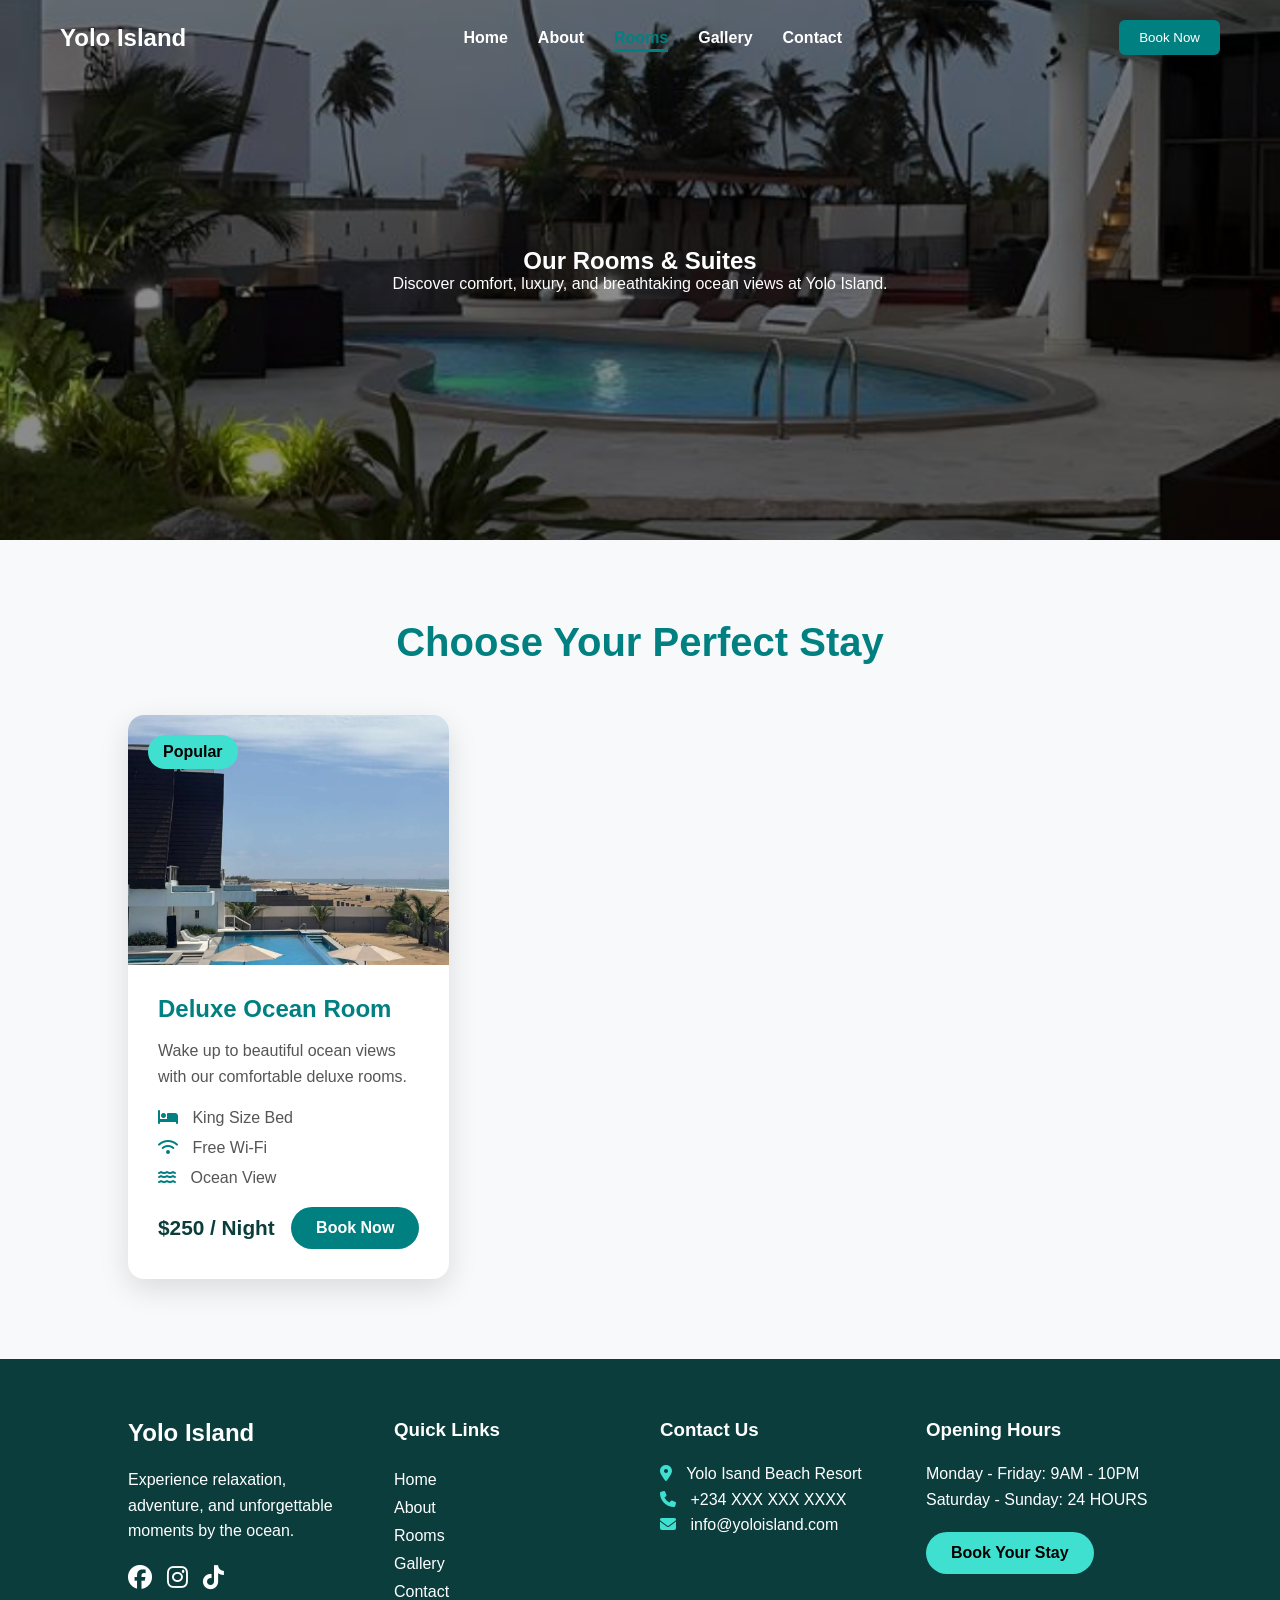
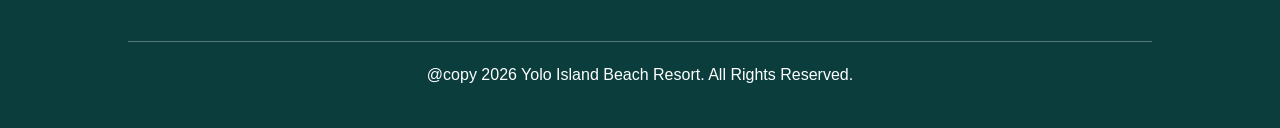
==== rooms.html @ 103fc33a "Added rooms page and improved responsive design" ====
<!DOCTYPE html>
<html lang="en">
<head>
  <meta charset="UTF-8">
  <meta name="viewport" content="width=device-width, initial-scale=1.0">
  <title>YOLO ISLAND - Rooms</title>
  <link rel="stylesheet" href="https://cdnjs.cloudflare.com/ajax/libs/font-awesome/6.5.2/css/all.min.css">
  <link rel="stylesheet" href="styles/variables(colours).css">
  <link rel="stylesheet" href="styles/global.css">
  <link rel="stylesheet" href="styles/header.css">
  <link rel="stylesheet" href="styles/hero.css">
  <link rel="stylesheet" href="styles/rooms.css">
  <link rel="stylesheet" href="styles/footer.css">
  <link rel="stylesheet" href="styles/animations.css">
  <link rel="stylesheet" href="styles/media-queries.css">
</head>
<body>
  <!-- HEADER SECTION -->
   
  <header>
    <nav class="navbar">
      <h2 class="logo">
        <a href="index.html">
        Yolo Island
      </a>
    </h2>
      <ul class="nav-links">
        <li><a href="index.html">Home</a></li>
        <li><a href="about.html">About</a></li>
        <li><a href="rooms.html" class="active">Rooms</a></li>
        <li><a href="gallery.html">Gallery</a></li>
        <li><a href="contact.html">Contact</a></li>
      </ul>
      <button class="book-btn">
        Book Now
      </button>

      <button class="menu-btn" aria-label="Toggle navigation">
        
       <span></span>
       <span></span>
       <span></span>

    </button>
    </nav>
</header>

  <!-- HERO SECTION -->
  <section class="rooms-hero">

    <div class="rooms-hero-content">

      <h1>
        Our Rooms & Suites
      </h1>

      <p>
        Discover comfort, luxury, and breathtaking ocean views at Yolo Island.
      </p>
    </div>
  </section>

  <!-- ROOMS SECTION -->
   <section class="rooms">

    <h2>
      Choose Your Perfect Stay
    </h2>

    <div class="rooms-container">

      <div class="room-card hidden">

  <div class="room-image">

    <img src="hero/hero7.PNG" alt="Deluxe Ocean Room">

    <span class="room-tag">
      Popular
    </span>

  </div>


  <div class="room-content">

    <h3>
      Deluxe Ocean Room
    </h3>


    <p>
      Wake up to beautiful ocean views with our comfortable deluxe rooms.
    </p>


    <ul>

      <li>
        <i class="fa-solid fa-bed"></i>
        King Size Bed
      </li>


      <li>
        <i class="fa-solid fa-wifi"></i>
        Free Wi-Fi
      </li>


      <li>
        <i class="fa-solid fa-water"></i>
        Ocean View
      </li>


    </ul>


    <div class="room-footer">

      <h4>
        $250 / Night
      </h4>


      <a href="#" class="room-btn">
        Book Now
      </a>

    </div>


  </div>


</div>
    </div>
   </section>
   

   <!-- FOOTER SECTION -->
    <footer class="footer">

      <div class="footer-container">

        <div class="footer-about">
          <h2>Yolo Island</h2>
          <p>
            Experience relaxation, adventure, and unforgettable moments by the ocean.
          </p>

          <div class="social-icons">
            <a href="#">
              <i class="fa-brands fa-facebook"></i>
            </a>

            <a href="#">
              <i class="fa-brands fa-instagram"></i>
            </a>

            <a href="#">
              <i class="fa-brands fa-tiktok"></i>
            </a>
          </div>
        </div>

        <div class="footer-links">
          <h3>Quick Links</h3>

          <a href="index.html">Home</a>
          <a href="about.html">About</a>
          <a href="rooms.html">Rooms</a>
          <a href="gallery.html">Gallery</a>
          <a href="contact.html">Contact</a>

        </div>

        <div class="footer-contact">
          <h3>Contact Us</h3>

          <p>
            <i class="fa-solid fa-location-dot"></i>
            Yolo Isand Beach Resort
          </p>

          <p>
            <i class="fa-solid fa-phone"></i>
            +234 XXX XXX XXXX
          </p>

          <p>
            <i class="fa-solid fa-envelope"></i>
            info@yoloisland.com
          </p>
        </div>

        <div class="footer-hours">

          <h3>Opening Hours</h3>

          <p>Monday - Friday: 9AM - 10PM</p>

          <p>
            Saturday - Sunday: 24 HOURS
          </p>

          <a href="#" class="booking-link">
            Book Your Stay
          </a>
        </div>

      </div>

      <div class="footer-bottom">
        <p>
          @copy 2026 Yolo Island Beach Resort. All Rights Reserved.
        </p>
      </div>

    </footer>
  

  <script src="scripts/scripts.js"></script>
</body>
</html>
---- styles/variables(colours).css ----
:root {
  --primary-color: teal;
  --secondary-color: turquoise;
  --dark-color: #0b3d3d;
  --light-color: #ffffff;
  --gray-color: #f8f9fa;

  background-color: var(--primary-color);
}
---- styles/global.css ----
* {
  margin: 0;
  padding: 0;
  box-sizing: border-box;
}

html{
scroll-behavior:smooth;
}

body {
  font-family: Arial, sans-serif;
  animation: pageLoad 1s ease;
}

@keyframes pageLoad{

from{

opacity:0;

transform:translateY(20px);

}


to{

opacity:1;

transform:translateY(0);

}
  }
---- styles/header.css ----
.navbar {
  position: fixed;
  top: 0;
  left: 0;
  width: 100%;
  display: flex;
  justify-content: space-between;
  align-items: center;

  padding: 20px 60px;

  background-color: transparent;
  z-index: 1000;
}

.navbar h2 a {
  text-decoration: none;
  color: white;
}

.logo {
  color: white;
}

.nav-links {
  display: flex;
  gap: 30px;

  list-style: none;
}

.nav-links a {
  position: relative;
  text-decoration: none;
  color: white;
  font-weight: bold;
}


.nav-links a::after {
  content: "";
  position: absolute;
  left: 0;
  bottom: -6px;
  width: 0;
  height: 3px;
  background-color: teal;
  transition: width 0.3s ease;
}

.nav-links a:hover::after,
.nav-links a.active::after {
  width: 100%;
}

.nav-links a.active {
  color: teal;
}

.menu-btn {
  display: none;
  padding: 5px;
  background: transparent;
  border: none;
  cursor: pointer;
  z-index: 1001;
}

.menu-btn span {
  display: block;
  height: 3px;
  width: 28px;
  background-color: white;
  border-radius: 20px;
  margin: 6px 0;
  transition: all 0.35s ease;
}

.menu-btn.active span:nth-child(1) {
  transform: rotate(45deg) translate(6px, 6px);
  background-color: #fff;
}

/* Hide ONLY the middle line, not the whole button */
.menu-btn.active span:nth-child(2) {
  opacity: 0;
}

.menu-btn.active span:nth-child(3) {
  transform: rotate(-45deg) translate(6px,-6px);
  background-color: #fff;
}

.book-btn:hover {
  background-color: darkcyan;
}

.book-btn {
  padding: 10px 20px;
  background-color: teal;
  color: white;
  border: none;
  border-radius: 6px;
  cursor: pointer;
}

.navbar.scrolled{
  background-color:#0b3d3d;
  padding:15px 60px;
  transition:0.3s;
}
---- styles/hero.css ----
.hero {
  height: 100vh;

  background: linear-gradient(rgba(0, 0, 0, 0.45), rgba(0, 0, 0, 0.45)), url("../hero/hero.JPG");

  background-size: cover;
  background-position: center;

  display: flex;
  justify-content: center;
  align-items: center;

  text-align: center;
}

.hero-content {
  color: white;
  margin-top: 100px;
}

.hero-content p {
  font-size: 1.3rem;
  margin-bottom: 30px;
  max-width: 600px;
}

.hero-link {
  display: inline-block;
  padding: 15px 35px;
  background-color: teal;
  color: white;
  text-decoration: none;
  border-radius: 6px;
  cursor: pointer;
}

.hero-btn:hover {
  background-color: darkcyan;
}

.hero-link:hover {
  background-color: darkcyan;
}
---- styles/rooms.css ----
.rooms-hero {
  height:60vh;
  background:
  linear-gradient(
  rgba(0,0,0,0.45),
  rgba(0,0,0,0.45)
  ),
  url("../hero/hero2.PNG");
  background-size:cover;
  background-position:center;
  display:flex;
  justify-content:center;
  align-items:center;
  text-align:center;
  color:white;
}

.rooms-container {
  display:grid;
  grid-template-columns:repeat(auto-fit,minmax(300px,1fr));
  gap:30px;
}

.rooms {
  padding:80px 10%;
  background:#f8f9fa;
}

.rooms h2 {
  text-align:center;
  font-size:2.5rem;
  color:teal;
  margin-bottom:50px;
}

.room-card {
  background:white;
  border-radius:16px;
  overflow:hidden;
  box-shadow:0 10px 30px rgba(0,0,0,0.12);
  transition:transform 0.4s ease, box-shadow 0.4s ease;

}

.room-card:hover {
  transform: translateY(-12px);
  box-shadow: rgba(0,0,0,0.18);
}

.room-card:hover .room-image img {
  transform:scale(1.08);
}

.room-image {
  position:relative;
  height:250px;
  overflow:hidden;
}

.room-image img {
  width:100%;
  height:100%;
  object-fit:cover;
  transition:transform 0.6s ease;
}

.room-card:hover img {
  transform:scale(1.1);
}

.room-tag {
  position:absolute;
  top:20px;
  left:20px;
  background:turquoise;
  color:black;
  padding:8px 15px;
  border-radius:20px;
  font-weight:bold;
}

.room-content {
  padding:30px;
}

.room-content h3 {
  color:teal;
  font-size:1.5rem;
  margin-bottom:15px;
}

.room-content p {
  color:#555;
  line-height:1.6;
}

.room-content ul {
  list-style:none;
  margin:20px 0;
}

.room-content li {
  margin-bottom:12px;
  color:#555;
}

.room-content li i {
  color:teal;
  margin-right:10px;
}

.room-footer {
  display:flex;
  justify-content:space-between;
  align-items:center;
}

.room-footer h4 {
  font-size:1.3rem;
  color:#0b3d3d;
}

.room-btn {
  padding:12px 25px;
  background:teal;
  color:white;
  text-decoration:none;
  font-weight: bold;
  border-radius:25px;
  transition:0.3s ease;
}

.room-btn:hover {
  background:darkcyan;
  transform: translateY(-3px);
  box-shadow: 0 8px 15px rgba(0,0,0,0.2);
}

.r

.hidden {
  opacity:0;
  transform:translateY(50px);
  transition:all 0.8s ease;
}

.show {
  opacity:1;
  transform:translateY(0);
}
---- styles/footer.css ----
.footer {
  background-color: #0b3d3d;
  color: white;
  padding: 60px 10% 20px;
}

.footer-container {
  display: grid;
  grid-template-columns: repeat(4, 1fr);
  gap: 40px;
}

.footer h2 {
  margin-bottom: 20px;
}

.footer h3 {
  margin-bottom: 20px;
}

.footer p {
  line-height: 1.6;
}

.footer-links {
  display: flex;
  flex-direction: column;
  gap: 10px;
}

.footer-links a {
  color: white;
  text-decoration: none;
}

.footer-links a:hover {
  color: turquoise;
}

.footer-bottom {
  text-align: center;
  margin-top: 40px;
  padding: 20px;
  border-top: 1px solid rgba(255, 255, 255, 0.3);
}

.social-icons {
  display: flex;
  gap: 15px;
  margin-top: 20px;
}

.social-icons a {
  color: white;
  font-size: 1.5rem;
  transition: 0.3s;
}

.social-icons a:hover {
  color: turquoise;
  transform: translateY(-5px);
}

.footer-contact i {
  margin-right: 10px;
  color: turquoise;
}

.booking-link {
  display: inline-block;
  margin-top: 20px;
  padding: 12px 25px;
  background-color: turquoise;
  color: black;
  text-decoration: none;
  border-radius: 25px;
  font-weight: bold;
}

.booking-link:hover {
  background-color: white;
}
---- styles/animations.css ----
.hidden {
  opacity: 0;
  transform: translateY(40px);
  transition: all 0.8s ease;
}

.show {
  opacity: 1;
  transform: translateY(0);
}

.menu-btn.active span:nth-child(1) {
  transform: translateY(9px) rotate(45deg);
}

.menu-btn.active span:nth-child(2) {
  opacity: 0;
}

.menu-btn.active span:nth-child(3) {
  transform: translateY(-9px) rotate(-45deg);
}
---- styles/media-queries.css ----
.features-container {
  display: grid;
  grid-template-columns: repeat(auto-fit, minmax(250px, 1fr));
  gap: 30px;
}

@media (max-width: 1024px) {

  .navbar {
    padding: 20px 30px;
  }

  .nav-links {
    gap: 15px;
  }

  .hero-content h1 {
    font-size: 3rem;
  }
}

@media (max-width: 768px) {

  .menu-btn {
    display: block;
    background: none;
    border: none;
    font-size: 1.8rem;
    cursor: pointer;
    color: white;
  }

  .nav-links{
    position:absolute;
    top:0;
    left:0;
    width:100%;
    padding-top: 100px;
    height: 100vh;
    
    backdrop-filter: blur(10px);
    display: flex;
    flex-direction:column;
    align-items:center;
    gap:25px;
    padding:30px 0;
    transform: translateY(-120%);
    transition: 0.5s ease;
  }

  .nav-links a {
    color: white;
    font-size: 1.2rem;
  }

  .nav-links a:hover {
    color: #00ffff;
  }

  .nav-links.active{
    transform: translateY(0);
}

  .book-btn {
    display: none;
  }
}

@media (max-width: 768px) {

  .hero-content h1 {
    font-size: 2.5rem;
  }

  .hero-content p {
    font-size: 1rem;
  }
}

@media (max-width: 768px) {

  .footer-container {
    grid-template-columns: 1fr;
    text-align: center;
  }
}

/* ROOMS QUERIES */
.rooms-container {
  display:grid;
  grid-template-columns:repeat(3,1fr);
  gap:30px;
}

@media(max-width:1024px){

.rooms-container{
  grid-template-columns:repeat(2,1fr);
  }
}

@media(max-width:768px){

.rooms-container{
  grid-template-columns:1fr;
  }

  @media(max-width:768px){

.rooms-hero{
  height:50vh;
}

.rooms-hero h1{
  font-size:2.3rem;
}

.rooms-hero p{
  font-size:1rem;
  padding:0 20px;
}
  }

.rooms{
  padding:60px 5%;
}

.rooms h2{
  font-size:2rem;
  }
}

@media(max-width:500px){

.room-footer{
  flex-direction:column;
  gap:20px;
  align-items:flex-start;
  }

.room-image{
  height:220px;
  }
}
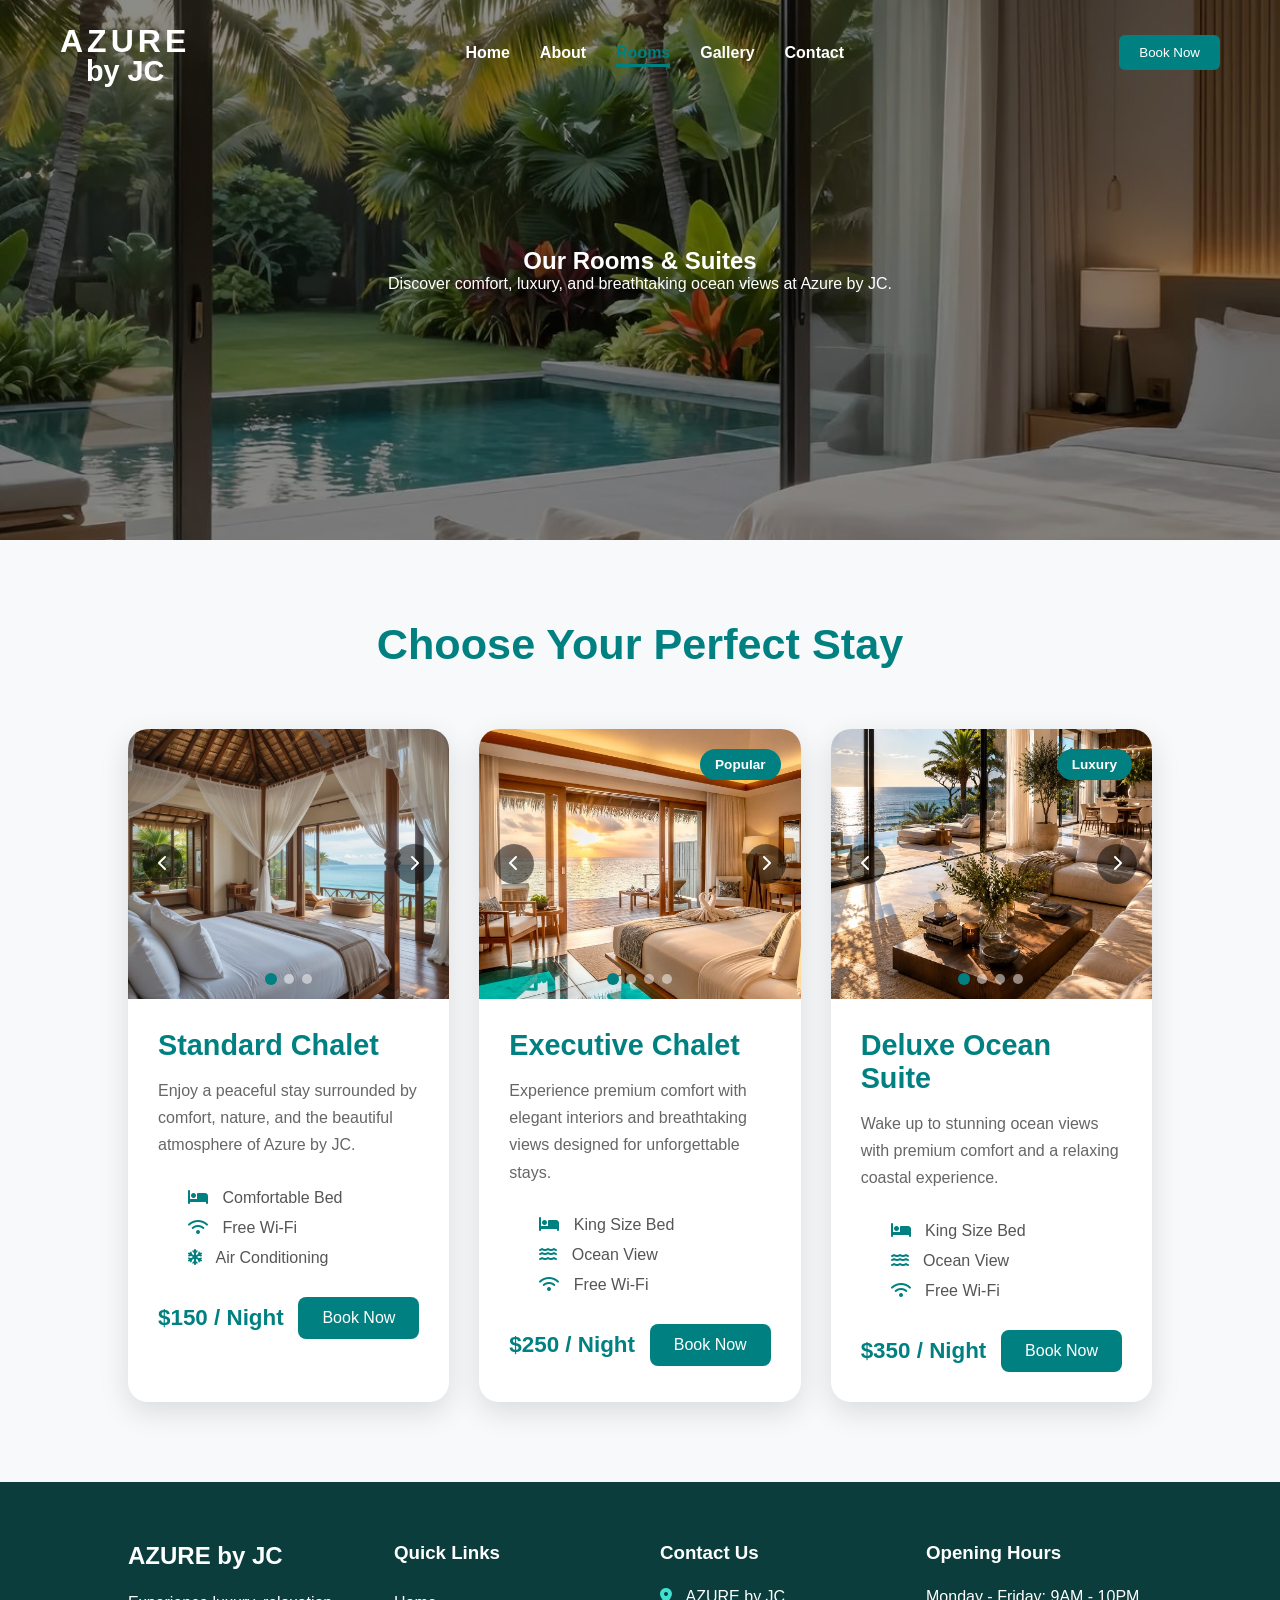
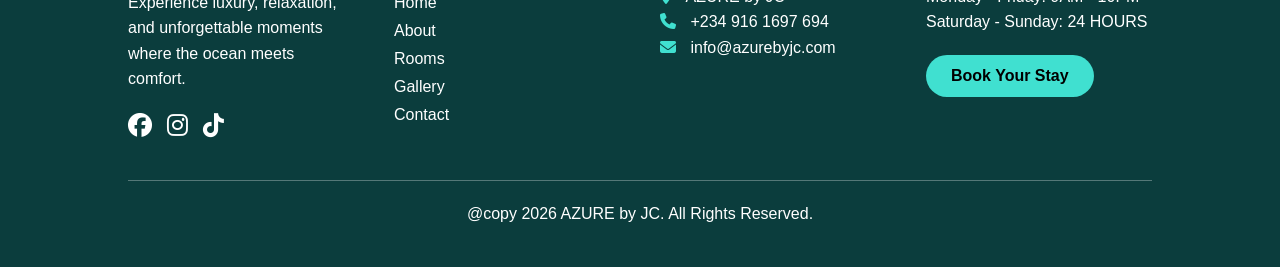
==== commit 731201fd: "Added room image carousel and automatic slideshow" ====
--- a/rooms.html
+++ b/rooms.html
@@ -3,7 +3,7 @@
 <head>
   <meta charset="UTF-8">
   <meta name="viewport" content="width=device-width, initial-scale=1.0">
-  <title>YOLO ISLAND - Rooms</title>
+  <title>Azure by JC - Rooms</title>
   <link rel="stylesheet" href="https://cdnjs.cloudflare.com/ajax/libs/font-awesome/6.5.2/css/all.min.css">
   <link rel="stylesheet" href="styles/variables(colours).css">
   <link rel="stylesheet" href="styles/global.css">
@@ -21,9 +21,10 @@
     <nav class="navbar">
       <h2 class="logo">
         <a href="index.html">
-        Yolo Island
-      </a>
-    </h2>
+         <span class="brand-main">AZURE</span>
+         <span class="brand-sub">by JC</span>
+  </a>
+</h2>
       <ul class="nav-links">
         <li><a href="index.html">Home</a></li>
         <li><a href="about.html">About</a></li>
@@ -45,98 +46,310 @@
     </nav>
 </header>
 
-  <!-- HERO SECTION -->
-  <section class="rooms-hero">
-
-    <div class="rooms-hero-content">
-
-      <h1>
-        Our Rooms & Suites
-      </h1>
-
-      <p>
-        Discover comfort, luxury, and breathtaking ocean views at Yolo Island.
-      </p>
+<!-- ROOMS HERO SECTION -->
+
+<section class="rooms-hero">
+
+  <div class="rooms-hero-content">
+
+    <h1>
+      Our Rooms & Suites
+    </h1>
+
+    <p>
+      Discover comfort, luxury, and breathtaking ocean views at Azure by JC.
+    </p>
+
+  </div>
+
+</section>
+
+
+  <!-- ROOMS SECTION -->
+
+<section class="rooms reveal">
+
+  <h2>
+    Choose Your Perfect Stay
+  </h2>
+
+
+  <div class="rooms-container">
+
+
+    <!-- STANDARD CHALET -->
+
+    <div class="room-card">
+
+      <div class="room-image">
+
+    <div class="image-wrapper">
+
+<img 
+src="images/rooms/standard/standard1.JPG" 
+alt="Standard Chalet"
+class="carousel-image active-image">
+
+
+<img 
+src="images/rooms/standard/standard1.JPG" 
+alt="Standard Chalet"
+class="carousel-image next-image">
+
+</div>
+
+
+  <button class="prev-btn">
+    <i class="fa-solid fa-chevron-left"></i>
+  </button>
+
+
+  <button class="next-btn">
+    <i class="fa-solid fa-chevron-right"></i>
+  </button>
+
+  <div class="carousel-dots"></div>
+
+      </div>
+
+
+      <div class="room-content">
+
+        <h3>
+          Standard Chalet
+        </h3>
+
+
+        <p>
+          Enjoy a peaceful stay surrounded by comfort, nature, and the beautiful atmosphere of Azure by JC.
+        </p>
+
+
+        <ul>
+
+          <li>
+            <i class="fa-solid fa-bed"></i>
+            Comfortable Bed
+          </li>
+
+
+          <li>
+            <i class="fa-solid fa-wifi"></i>
+            Free Wi-Fi
+          </li>
+
+
+          <li>
+            <i class="fa-solid fa-snowflake"></i>
+            Air Conditioning
+          </li>
+
+        </ul>
+
+
+        <div class="room-footer">
+
+          <h4>
+            $150 / Night
+          </h4>
+
+
+          <a href="#" class="room-btn">
+            Book Now
+          </a>
+
+        </div>
+
+
+      </div>
+
     </div>
-  </section>
-
-  <!-- ROOMS SECTION -->
-   <section class="rooms">
-
-    <h2>
-      Choose Your Perfect Stay
-    </h2>
-
-    <div class="rooms-container">
-
-      <div class="room-card hidden">
-
-  <div class="room-image">
-
-    <img src="hero/hero7.PNG" alt="Deluxe Ocean Room">
-
-    <span class="room-tag">
-      Popular
-    </span>
+
+
+
+
+
+    <!-- EXECUTIVE CHALET -->
+
+    <div class="room-card">
+
+      <div class="room-image">
+        
+
+    <div class="image-wrapper">
+
+<img 
+src="images/rooms/executive/executive1.JPG" 
+alt="Executive Chalet"
+class="carousel-image active-image">
+
+
+<img 
+src="images/rooms/executive/executive6.JPG" 
+alt="Executive Chalet"
+class="carousel-image next-image">
+
+</div>
+
+
+<button class="prev-btn">
+<i class="fa-solid fa-chevron-left"></i>
+</button>
+
+
+<button class="next-btn">
+<i class="fa-solid fa-chevron-right"></i>
+</button>
+
+<div class="carousel-dots"></div>
+
+
+<span class="room-tag">
+Popular
+</span>
+
+</div>
+
+      <div class="room-content">
+
+        <h3>
+          Executive Chalet
+        </h3>
+
+
+        <p>
+          Experience premium comfort with elegant interiors and breathtaking views designed for unforgettable stays.
+        </p>
+
+
+        <ul>
+
+          <li>
+            <i class="fa-solid fa-bed"></i>
+            King Size Bed
+          </li>
+
+
+          <li>
+            <i class="fa-solid fa-water"></i>
+            Ocean View
+          </li>
+
+
+          <li>
+            <i class="fa-solid fa-wifi"></i>
+            Free Wi-Fi
+          </li>
+
+        </ul>
+
+        <div class="room-footer">
+
+          <h4>
+            $250 / Night
+          </h4>
+
+
+          <a href="#" class="room-btn">
+            Book Now
+          </a>
+
+
+        </div>
+
+      </div>
+
+    </div>
+
+    <!-- DELUXE OCEAN SUITE -->
+
+    <div class="room-card">
+
+
+      <div class="room-image">
+
+        <div class="image-wrapper">
+
+          <img 
+          src="images/rooms/deluxe/executive2.JPG" 
+          alt="Deluxe Chalet"
+          class="carousel-image active-image">
+
+
+          <img 
+          src="images/rooms/deluxe/executive4.JPG" 
+          alt="Deluxe Chalet"
+          class="carousel-image next-image">
+
+          </div>
+
+           <button class="prev-btn">
+            <i class="fa-solid fa-chevron-left"></i>
+          </button>
+
+
+          <button class="next-btn">
+            <i class="fa-solid fa-chevron-right"></i>
+          </button>
+
+          <div class="carousel-dots"></div>
+
+        <span class="room-tag">
+          Luxury
+        </span>
+
+      </div>
+
+      <div class="room-content">
+
+        <h3>
+          Deluxe Ocean Suite
+        </h3>
+
+        <p>
+          Wake up to stunning ocean views with premium comfort and a relaxing coastal experience.
+        </p>
+
+        <ul>
+
+          <li>
+            <i class="fa-solid fa-bed"></i>
+            King Size Bed
+          </li>
+
+          <li>
+            <i class="fa-solid fa-water"></i>
+            Ocean View
+          </li>
+
+          <li>
+            <i class="fa-solid fa-wifi"></i>
+            Free Wi-Fi
+          </li>
+
+        </ul>
+
+        <div class="room-footer">
+
+
+          <h4>
+            $350 / Night
+          </h4>
+
+
+          <a href="#" class="room-btn">
+            Book Now
+          </a>
+
+        </div>
+
+      </div>
+
+    </div>
 
   </div>
 
-
-  <div class="room-content">
-
-    <h3>
-      Deluxe Ocean Room
-    </h3>
-
-
-    <p>
-      Wake up to beautiful ocean views with our comfortable deluxe rooms.
-    </p>
-
-
-    <ul>
-
-      <li>
-        <i class="fa-solid fa-bed"></i>
-        King Size Bed
-      </li>
-
-
-      <li>
-        <i class="fa-solid fa-wifi"></i>
-        Free Wi-Fi
-      </li>
-
-
-      <li>
-        <i class="fa-solid fa-water"></i>
-        Ocean View
-      </li>
-
-
-    </ul>
-
-
-    <div class="room-footer">
-
-      <h4>
-        $250 / Night
-      </h4>
-
-
-      <a href="#" class="room-btn">
-        Book Now
-      </a>
-
-    </div>
-
-
-  </div>
-
-
-</div>
-    </div>
-   </section>
+</section>
    
 
    <!-- FOOTER SECTION -->
@@ -145,9 +358,9 @@
       <div class="footer-container">
 
         <div class="footer-about">
-          <h2>Yolo Island</h2>
+          <h2>AZURE by JC</h2>
           <p>
-            Experience relaxation, adventure, and unforgettable moments by the ocean.
+            Experience luxury, relaxation, and unforgettable moments where the ocean meets comfort.
           </p>
 
           <div class="social-icons">
@@ -181,17 +394,17 @@
 
           <p>
             <i class="fa-solid fa-location-dot"></i>
-            Yolo Isand Beach Resort
+              AZURE by JC
           </p>
 
           <p>
             <i class="fa-solid fa-phone"></i>
-            +234 XXX XXX XXXX
+            +234 916 1697 694
           </p>
 
           <p>
             <i class="fa-solid fa-envelope"></i>
-            info@yoloisland.com
+            info@azurebyjc.com
           </p>
         </div>
 
@@ -214,7 +427,7 @@
 
       <div class="footer-bottom">
         <p>
-          @copy 2026 Yolo Island Beach Resort. All Rights Reserved.
+          @copy 2026 AZURE by JC. All Rights Reserved.
         </p>
       </div>
 
--- a/styles/header.css
+++ b/styles/header.css
@@ -20,6 +20,28 @@
 
 .logo {
   color: white;
+}
+
+.logo a{
+  text-decoration:none;
+  color:white;
+  display: flex;
+  flex-direction: column;
+  align-items: center;
+  line-height: 1;
+  font-weight:bold;
+  font-size:1.8rem;
+}
+
+.brand-main {
+  font-size: 2rem;
+  letter-spacing: 4px;
+  margin-top: 5px;
+  color: turquoise;
+}
+
+.logo span{
+  color:white;
 }
 
 .nav-links {
@@ -108,4 +130,8 @@
   background-color:#0b3d3d;
   padding:15px 60px;
   transition:0.3s;
+}
+
+.navbar.scrolled .brand-main {
+  color: teal;
 }
--- a/styles/hero.css
+++ b/styles/hero.css
@@ -1,21 +1,34 @@
 .hero {
   height: 100vh;
 
-  background: linear-gradient(rgba(0, 0, 0, 0.45), rgba(0, 0, 0, 0.45)), url("../hero/hero.JPG");
+ display: flex;
+ justify-content: center;
+ align-items: center;
+ text-align: center;
+ position: relative;
+ overflow: hidden;
+}
 
+.hero-image {
+  position: absolute;
+  inset: 0;
+  background-image: url("../images/hero/hero1.JPG");
   background-size: cover;
   background-position: center;
+  transition: opacity 1s ease;
+}
 
-  display: flex;
-  justify-content: center;
-  align-items: center;
-
-  text-align: center;
+.hero-overlay {
+  position: absolute;
+  inset: 0;
+  background: rgba(0, 0, 0, 0.45);
 }
 
 .hero-content {
   color: white;
   margin-top: 100px;
+  position: relative;
+  z-index: 2;
 }
 
 .hero-content p {
@@ -40,4 +53,8 @@
 
 .hero-link:hover {
   background-color: darkcyan;
+}
+
+.hero {
+  transition: background-image 1s ease-in-out;
 }
--- a/styles/rooms.css
+++ b/styles/rooms.css
@@ -5,7 +5,7 @@
   rgba(0,0,0,0.45),
   rgba(0,0,0,0.45)
   ),
-  url("../hero/hero2.PNG");
+  url("../images/rooms/executive/executive6.JPG");
   background-size:cover;
   background-position:center;
   display:flex;
@@ -17,8 +17,8 @@
 
 .rooms-container {
   display:grid;
-  grid-template-columns:repeat(auto-fit,minmax(300px,1fr));
-  gap:30px;
+  grid-template-columns:repeat(auto-fit,minmax(320px,1fr));
+  gap:35px;
 }
 
 .rooms {
@@ -28,55 +28,137 @@
 
 .rooms h2 {
   text-align:center;
-  font-size:2.5rem;
+  font-size:2.7rem;
   color:teal;
-  margin-bottom:50px;
+  margin-bottom:60px;
 }
 
 .room-card {
   background:white;
-  border-radius:16px;
+  border-radius:20px;
   overflow:hidden;
   box-shadow:0 10px 30px rgba(0,0,0,0.12);
-  transition:transform 0.4s ease, box-shadow 0.4s ease;
+  transition: .4s ease;
 
 }
 
 .room-card:hover {
-  transform: translateY(-12px);
-  box-shadow: rgba(0,0,0,0.18);
-}
-
-.room-card:hover .room-image img {
-  transform:scale(1.08);
+  transform:translateY(-12px);
 }
 
 .room-image {
   position:relative;
-  height:250px;
-  overflow:hidden;
+  overflow: hidden;
+}
+
+.image-wrapper {
+  position: relative;
+  width: 100%;
+  height: 270px;
+}
+
+.carousel-image {
+  position: absolute;
+  width: 100%;
+  height: 100%;
+  object-fit: cover;
+  transition: opacity .8s ease,
+  transform .6s ease;
+}
+
+.active-image {
+  opacity: 1;
+}
+
+.next-image {
+  opacity: 0;
+}
+
+.fade-out {
+  opacity: 0;
+}
+
+.fade-in {
+  opacity: 1;
+}
+
+.carousel-image.fade {
+  opacity: 0;
+  transform: scale(1.03);
+}
+
+.carousel-dots{
+  position:absolute;
+  bottom:15px;
+  left:50%;
+  transform:translateX(-50%);
+  display:flex;
+  gap:8px;
+  z-index: 2;
+}
+
+.dot{
+  width:10px;
+  height:10px;
+  background:white;
+  border-radius:50%;
+  cursor:pointer;
+  opacity:.5;
+  transition:.3s;
+}
+
+.dot.active {
+  opacity: 1;
+  background: teal;
+  transform: scale(1.2);
+}
+
+.prev-btn,
+.next-btn {
+  position: absolute;
+  top: 50%;
+  transform: translateY(-50%);
+  width: 40px;
+  height: 40px;
+  border-radius: 50%;
+  border: none;
+  background: rgba(0,0,0,.5);
+  color: white;
+  z-index: 2;
+  cursor: pointer;
+  font-size: 1rem;
+}
+
+.prev-btn{
+  left:15px;
+}
+
+.next-btn{
+  right:15px;
+}
+
+.prev-btn:hover,
+.next-btn:hover{
+  background:teal;
 }
 
 .room-image img {
   width:100%;
-  height:100%;
+  height: 270px;
   object-fit:cover;
-  transition:transform 0.6s ease;
-}
-
-.room-card:hover img {
-  transform:scale(1.1);
+  transition:transform 0.5s ease;
 }
 
 .room-tag {
   position:absolute;
   top:20px;
-  left:20px;
-  background:turquoise;
-  color:black;
+  right:20px;
+  background:teal;
+  color:white;
   padding:8px 15px;
-  border-radius:20px;
+  border-radius:30px;
   font-weight:bold;
+  font-size: .85rem;
 }
 
 .room-content {
@@ -85,18 +167,19 @@
 
 .room-content h3 {
   color:teal;
-  font-size:1.5rem;
+  font-size:1.8rem;
   margin-bottom:15px;
 }
 
 .room-content p {
-  color:#555;
-  line-height:1.6;
+  color:#666;
+  line-height:1.7;
+  margin-bottom: 25px;
 }
 
 .room-content ul {
   list-style:none;
-  margin:20px 0;
+  margin:30px;
 }
 
 .room-content li {
@@ -104,7 +187,7 @@
   color:#555;
 }
 
-.room-content li i {
+.room-content i {
   color:teal;
   margin-right:10px;
 }
@@ -116,27 +199,22 @@
 }
 
 .room-footer h4 {
-  font-size:1.3rem;
-  color:#0b3d3d;
+  font-size:1.4rem;
+  color: teal;
 }
 
 .room-btn {
-  padding:12px 25px;
+  padding:12px 24px;
   background:teal;
   color:white;
   text-decoration:none;
-  font-weight: bold;
-  border-radius:25px;
-  transition:0.3s ease;
+  border-radius:8px;
+  transition: .3s;
 }
 
 .room-btn:hover {
-  background:darkcyan;
-  transform: translateY(-3px);
-  box-shadow: 0 8px 15px rgba(0,0,0,0.2);
-}
-
-.r
+  background: #007777
+}
 
 .hidden {
   opacity:0;
--- a/styles/animations.css
+++ b/styles/animations.css
@@ -19,4 +19,22 @@
 
 .menu-btn.active span:nth-child(3) {
   transform: translateY(-9px) rotate(-45deg);
+}
+
+@keyframes heroZoom {
+
+0%{
+
+transform:scale(1);
+  }
+
+50%{
+
+transform:scale(1.05);
+  }
+
+100%{
+
+transform:scale(1);
+  }
 }
--- a/styles/media-queries.css
+++ b/styles/media-queries.css
@@ -122,12 +122,22 @@
   }
 
 .rooms{
-  padding:60px 5%;
+  padding:60px 20px;
 }
 
 .rooms h2{
   font-size:2rem;
   }
+
+.room-footer{
+  flex-direction:column;
+  gap:20px;
+  }
+
+.room-btn {
+  width: 100%;
+  text-align: center;
+}
 }
 
 @media(max-width:500px){
